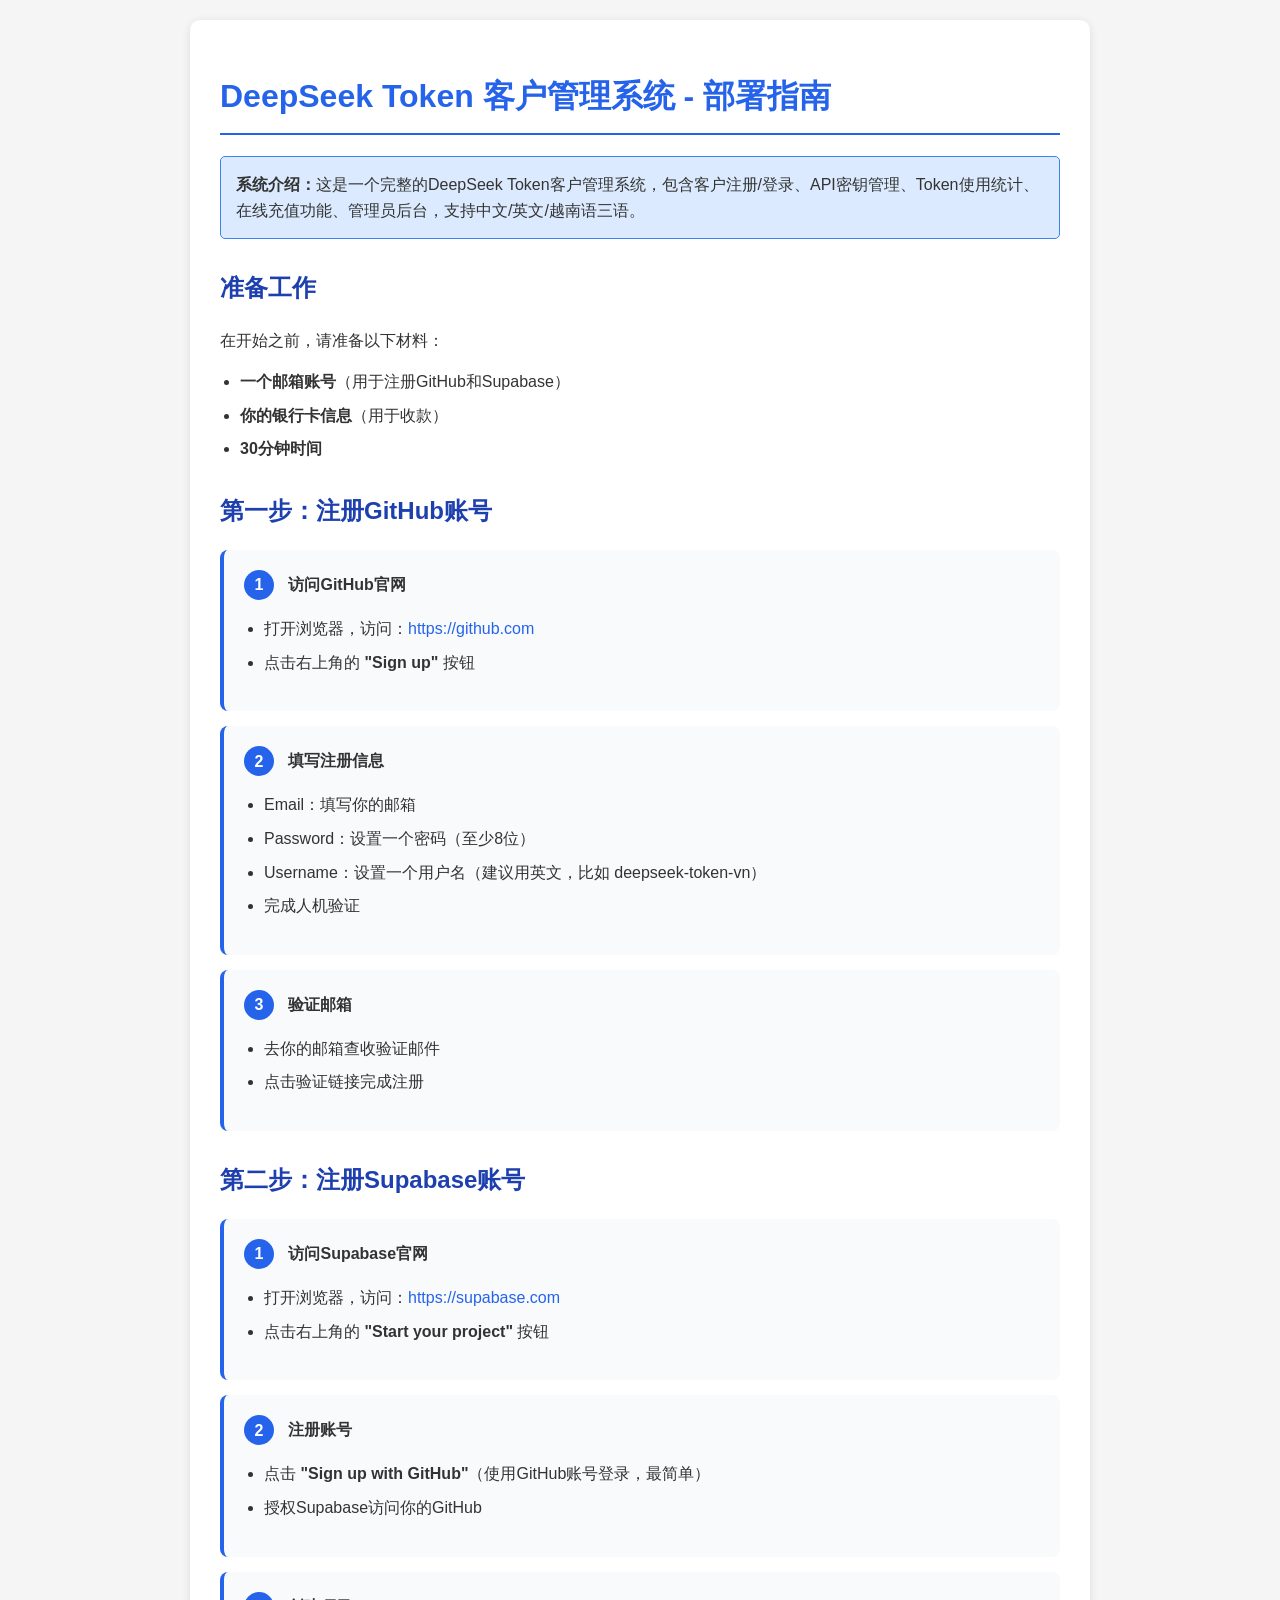
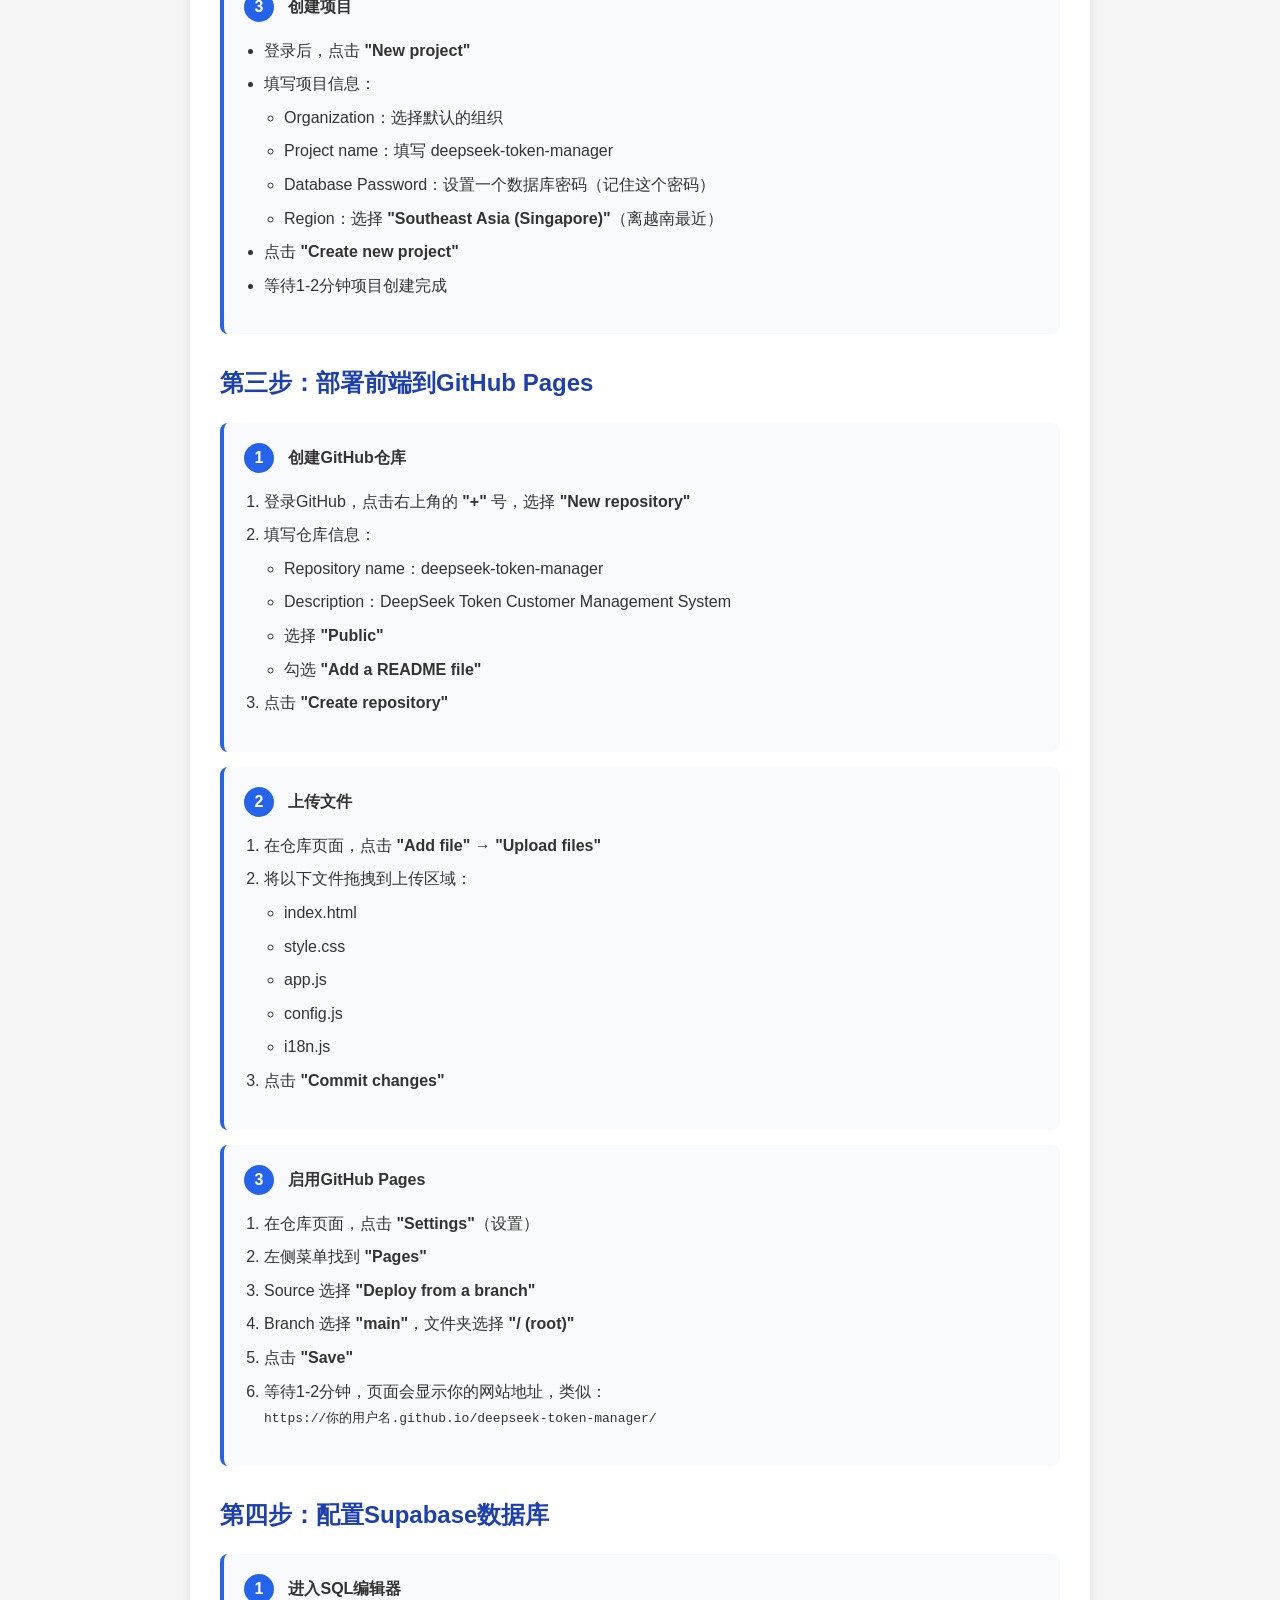
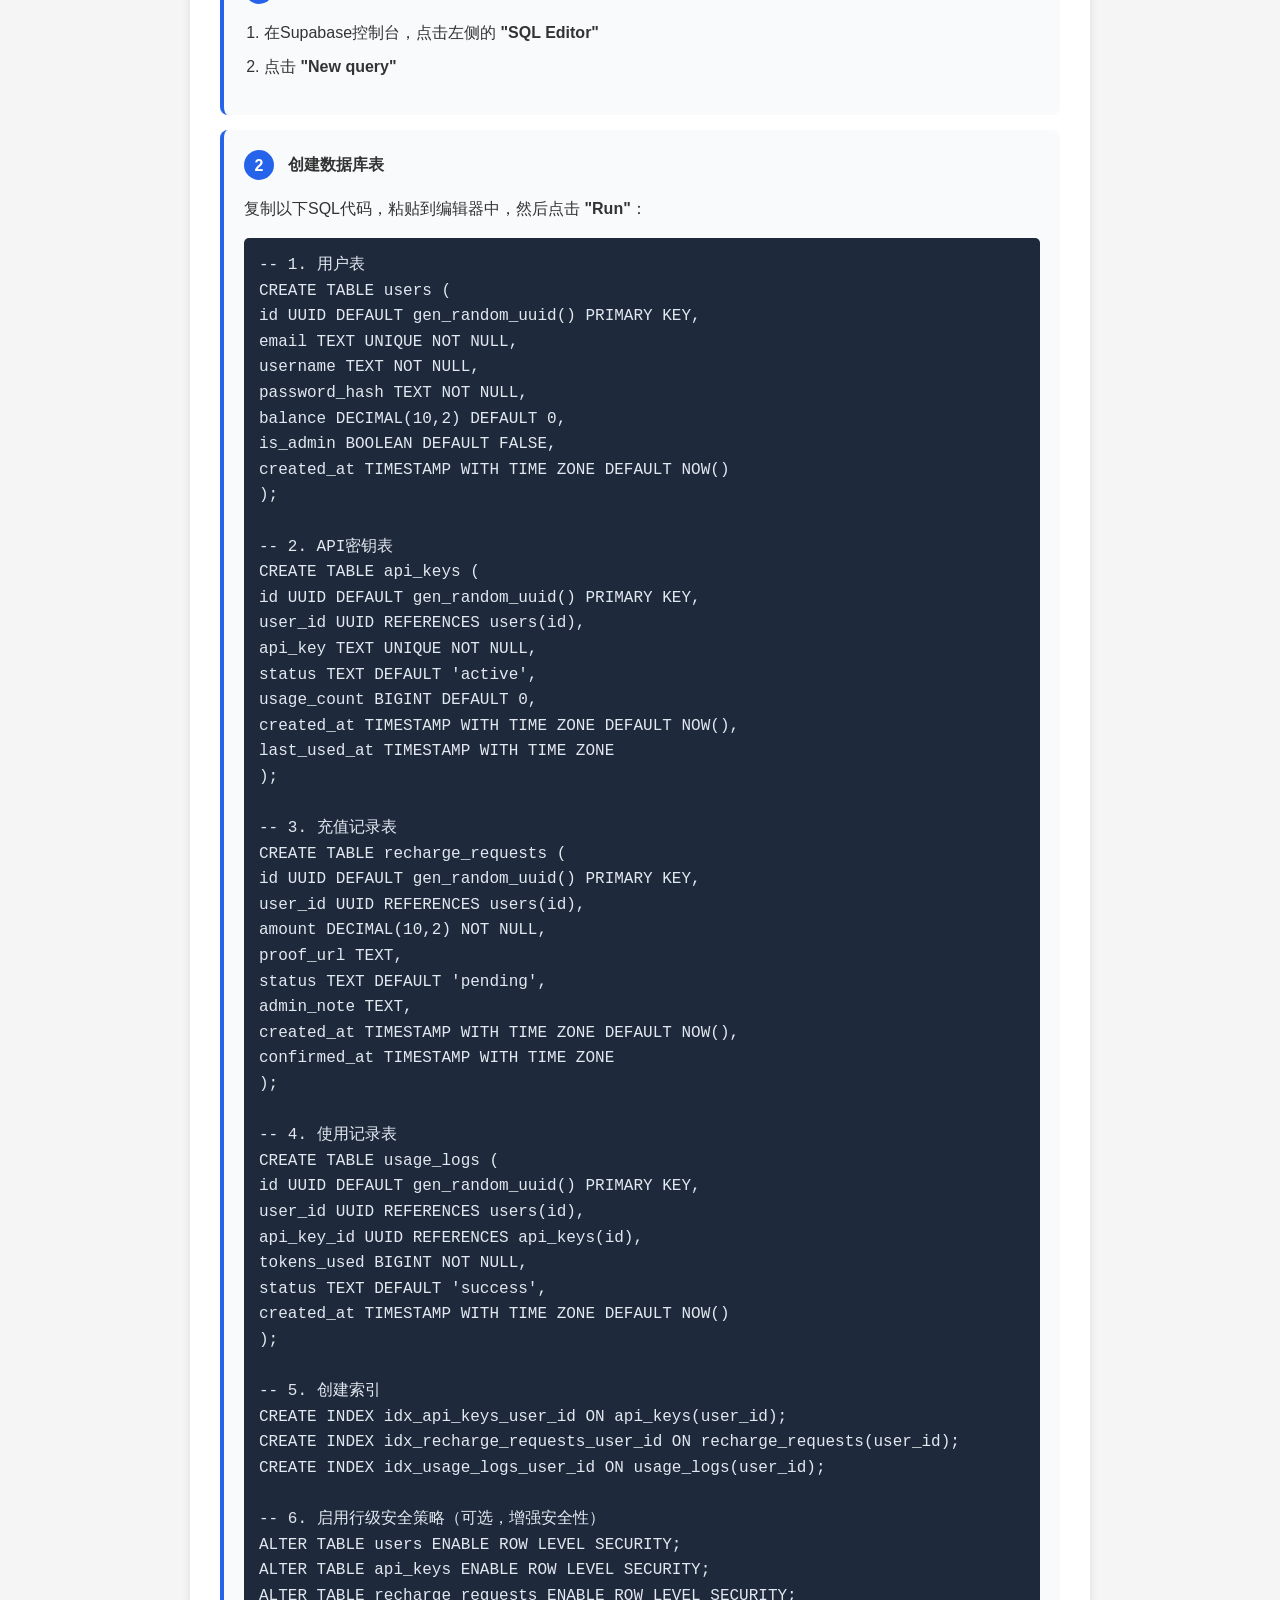
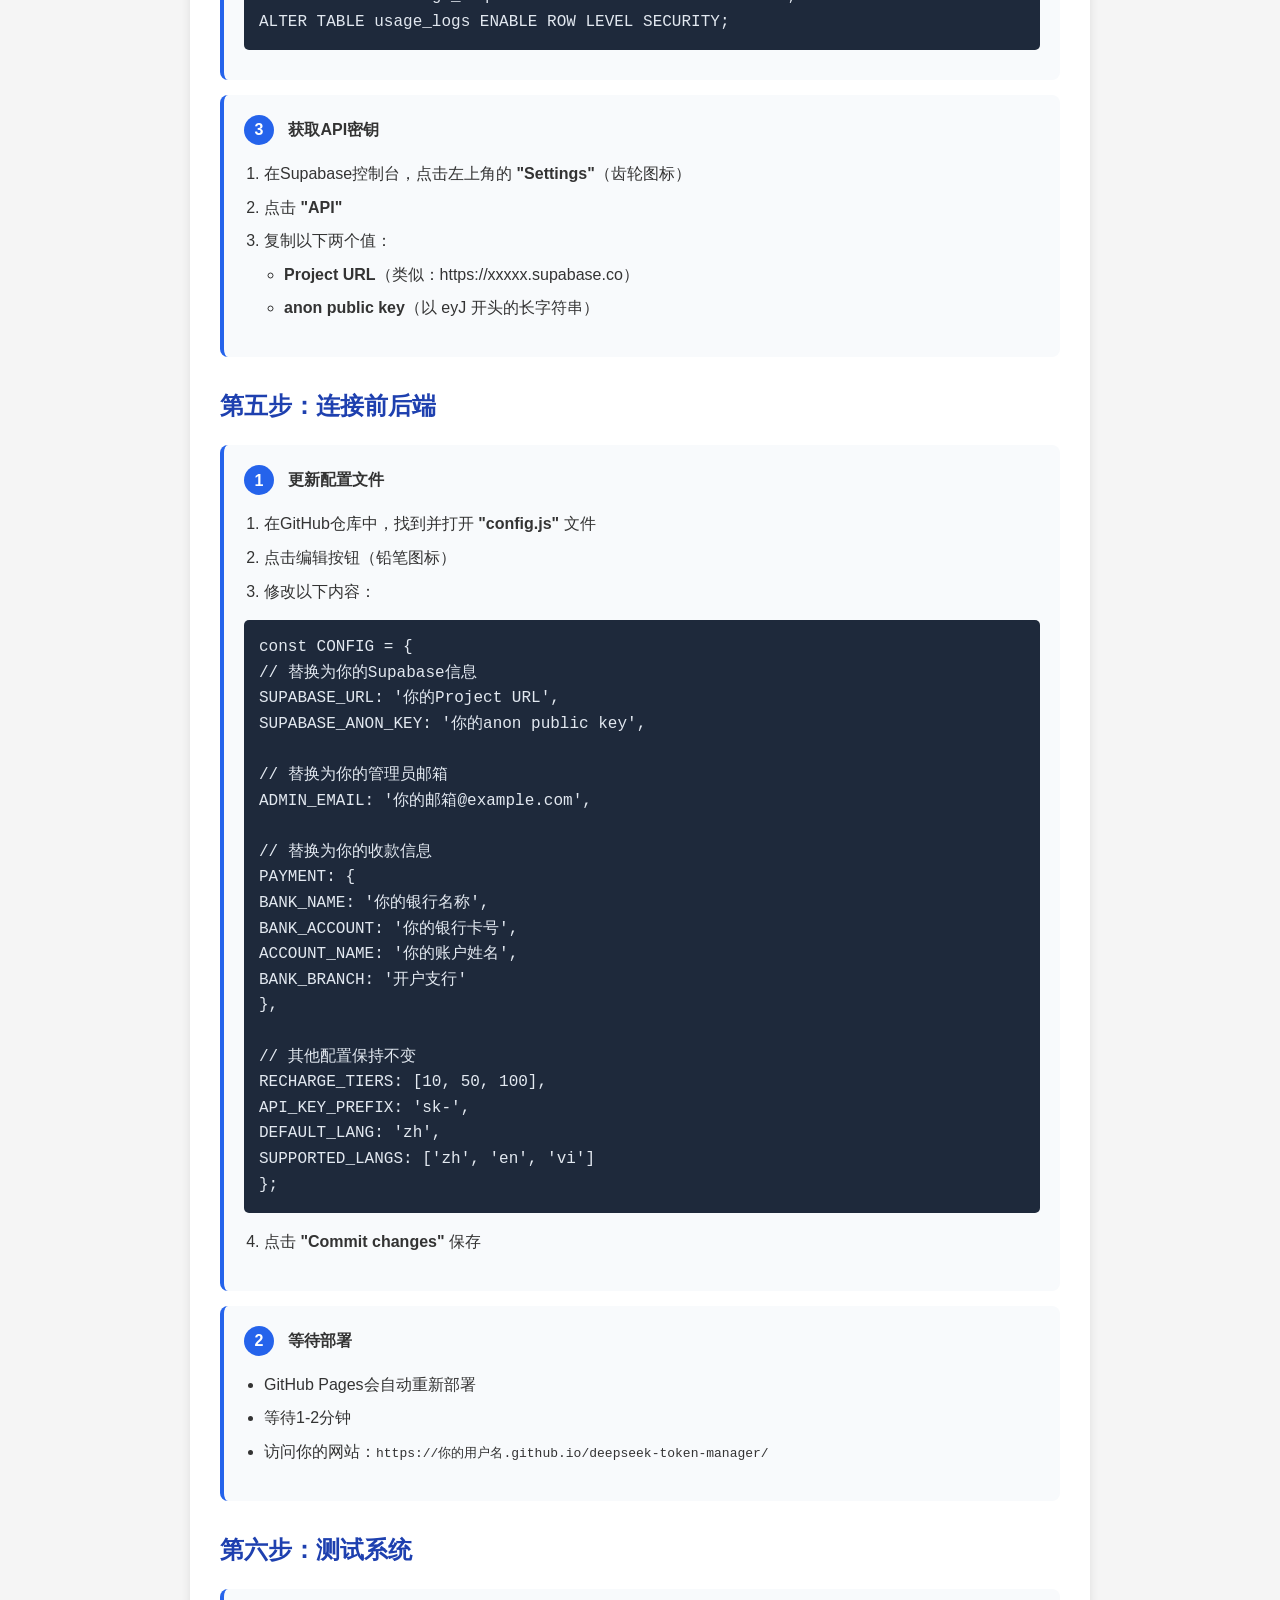
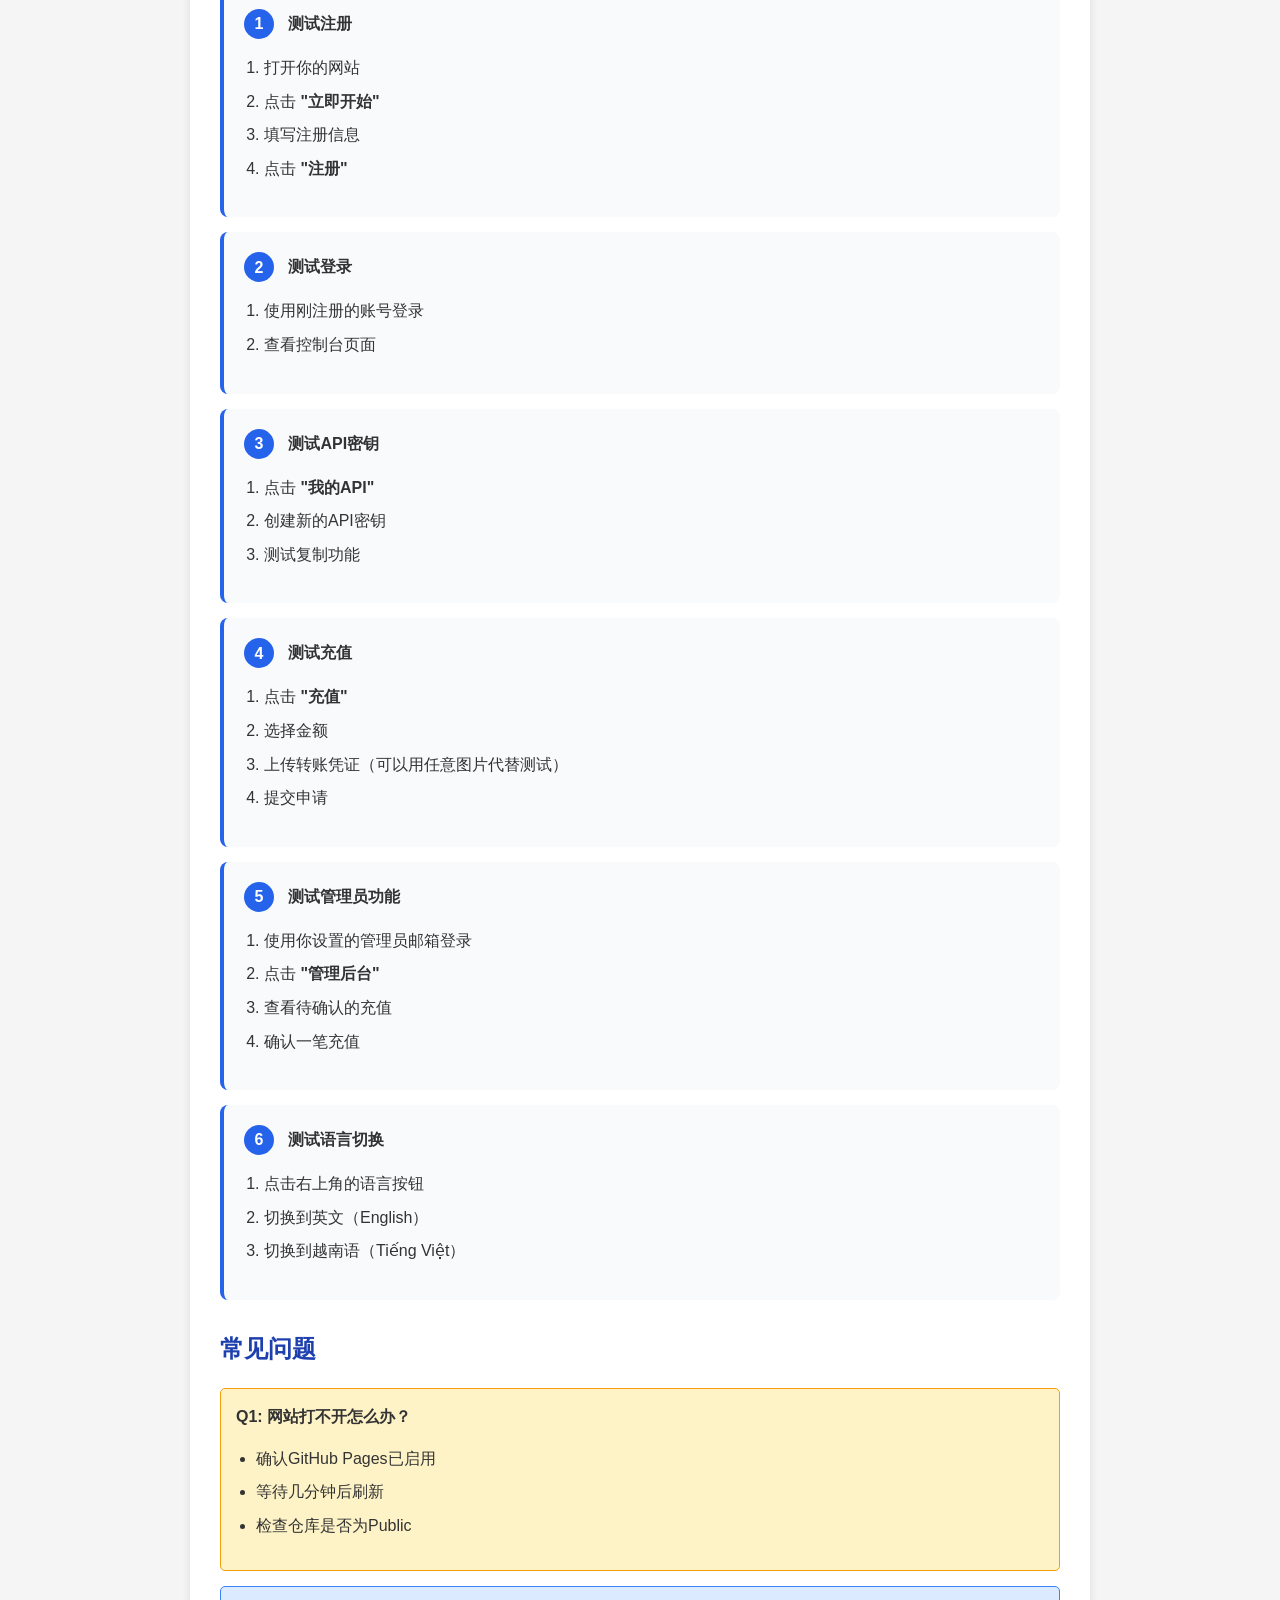
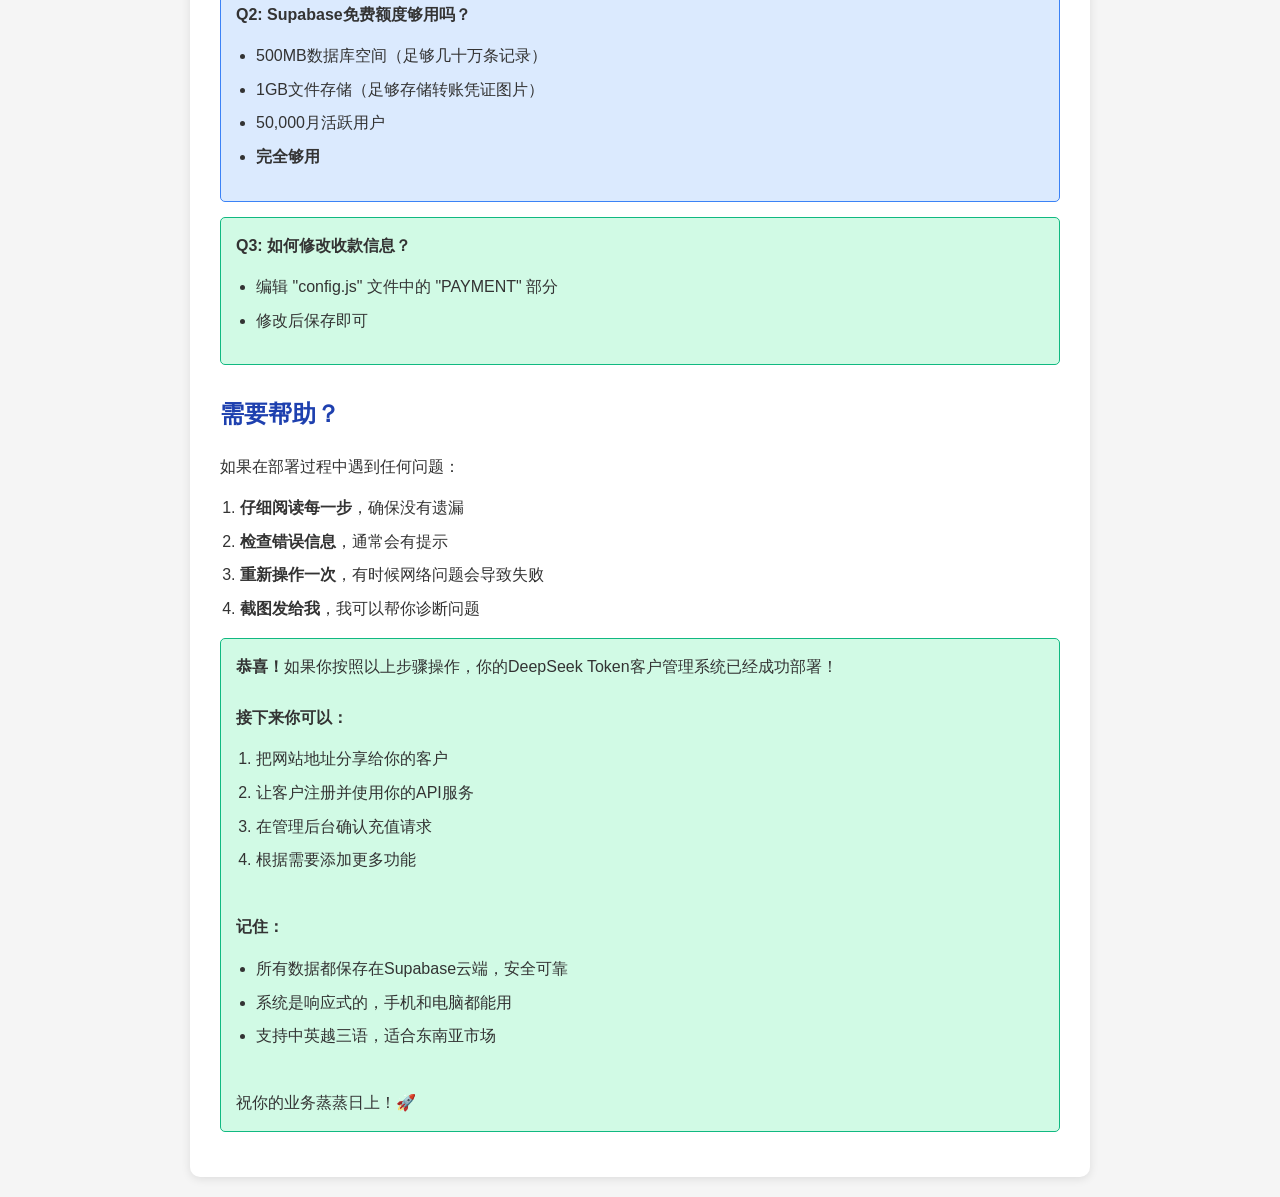
==== 部署指南.html @ 37d645e3 "Initial release: AI Token Service Center" ====
<!DOCTYPE html>
<html lang="zh">
<head>
    <meta charset="UTF-8">
    <meta name="viewport" content="width=device-width, initial-scale=1.0">
    <title>DeepSeek Token 客户管理系统 - 部署指南</title>
    <style>
        body {
            font-family: -apple-system, BlinkMacSystemFont, 'Segoe UI', Roboto, 'Microsoft YaHei', sans-serif;
            line-height: 1.6;
            color: #333;
            max-width: 900px;
            margin: 0 auto;
            padding: 20px;
            background-color: #f5f5f5;
        }
        .container {
            background: white;
            padding: 30px;
            border-radius: 10px;
            box-shadow: 0 2px 10px rgba(0,0,0,0.1);
        }
        h1 {
            color: #2563eb;
            border-bottom: 2px solid #2563eb;
            padding-bottom: 10px;
        }
        h2 {
            color: #1e40af;
            margin-top: 30px;
        }
        h3 {
            color: #3b82f6;
        }
        .step {
            background: #f8fafc;
            padding: 20px;
            margin: 15px 0;
            border-radius: 8px;
            border-left: 4px solid #2563eb;
        }
        .step-number {
            background: #2563eb;
            color: white;
            width: 30px;
            height: 30px;
            border-radius: 50%;
            display: inline-flex;
            align-items: center;
            justify-content: center;
            font-weight: bold;
            margin-right: 10px;
        }
        .code {
            background: #1e293b;
            color: #e2e8f0;
            padding: 15px;
            border-radius: 5px;
            font-family: 'Consolas', 'Monaco', monospace;
            overflow-x: auto;
            margin: 10px 0;
        }
        .warning {
            background: #fef3c7;
            border: 1px solid #f59e0b;
            padding: 15px;
            border-radius: 5px;
            margin: 15px 0;
        }
        .success {
            background: #d1fae5;
            border: 1px solid #10b981;
            padding: 15px;
            border-radius: 5px;
            margin: 15px 0;
        }
        .info {
            background: #dbeafe;
            border: 1px solid #3b82f6;
            padding: 15px;
            border-radius: 5px;
            margin: 15px 0;
        }
        ul, ol {
            padding-left: 20px;
        }
        li {
            margin: 8px 0;
        }
        a {
            color: #2563eb;
            text-decoration: none;
        }
        a:hover {
            text-decoration: underline;
        }
        .button {
            display: inline-block;
            background: #2563eb;
            color: white;
            padding: 10px 20px;
            border-radius: 5px;
            text-decoration: none;
            margin: 5px;
        }
        .button:hover {
            background: #1d4ed8;
        }
    </style>
</head>
<body>
    <div class="container">
        <h1>DeepSeek Token 客户管理系统 - 部署指南</h1>
        
        <div class="info">
            <strong>系统介绍：</strong>这是一个完整的DeepSeek Token客户管理系统，包含客户注册/登录、API密钥管理、Token使用统计、在线充值功能、管理员后台，支持中文/英文/越南语三语。
        </div>
        
        <h2>准备工作</h2>
        <p>在开始之前，请准备以下材料：</p>
        <ul>
            <li><strong>一个邮箱账号</strong>（用于注册GitHub和Supabase）</li>
            <li><strong>你的银行卡信息</strong>（用于收款）</li>
            <li><strong>30分钟时间</strong></li>
        </ul>
        
        <h2>第一步：注册GitHub账号</h2>
        <div class="step">
            <span class="step-number">1</span>
            <strong>访问GitHub官网</strong>
            <ul>
                <li>打开浏览器，访问：<a href="https://github.com" target="_blank">https://github.com</a></li>
                <li>点击右上角的 <strong>"Sign up"</strong> 按钮</li>
            </ul>
        </div>
        
        <div class="step">
            <span class="step-number">2</span>
            <strong>填写注册信息</strong>
            <ul>
                <li>Email：填写你的邮箱</li>
                <li>Password：设置一个密码（至少8位）</li>
                <li>Username：设置一个用户名（建议用英文，比如 deepseek-token-vn）</li>
                <li>完成人机验证</li>
            </ul>
        </div>
        
        <div class="step">
            <span class="step-number">3</span>
            <strong>验证邮箱</strong>
            <ul>
                <li>去你的邮箱查收验证邮件</li>
                <li>点击验证链接完成注册</li>
            </ul>
        </div>
        
        <h2>第二步：注册Supabase账号</h2>
        <div class="step">
            <span class="step-number">1</span>
            <strong>访问Supabase官网</strong>
            <ul>
                <li>打开浏览器，访问：<a href="https://supabase.com" target="_blank">https://supabase.com</a></li>
                <li>点击右上角的 <strong>"Start your project"</strong> 按钮</li>
            </ul>
        </div>
        
        <div class="step">
            <span class="step-number">2</span>
            <strong>注册账号</strong>
            <ul>
                <li>点击 <strong>"Sign up with GitHub"</strong>（使用GitHub账号登录，最简单）</li>
                <li>授权Supabase访问你的GitHub</li>
            </ul>
        </div>
        
        <div class="step">
            <span class="step-number">3</span>
            <strong>创建项目</strong>
            <ul>
                <li>登录后，点击 <strong>"New project"</strong></li>
                <li>填写项目信息：
                    <ul>
                        <li>Organization：选择默认的组织</li>
                        <li>Project name：填写 deepseek-token-manager</li>
                        <li>Database Password：设置一个数据库密码（记住这个密码）</li>
                        <li>Region：选择 <strong>"Southeast Asia (Singapore)"</strong>（离越南最近）</li>
                    </ul>
                </li>
                <li>点击 <strong>"Create new project"</strong></li>
                <li>等待1-2分钟项目创建完成</li>
            </ul>
        </div>
        
        <h2>第三步：部署前端到GitHub Pages</h2>
        <div class="step">
            <span class="step-number">1</span>
            <strong>创建GitHub仓库</strong>
            <ol>
                <li>登录GitHub，点击右上角的 <strong>"+"</strong> 号，选择 <strong>"New repository"</strong></li>
                <li>填写仓库信息：
                    <ul>
                        <li>Repository name：deepseek-token-manager</li>
                        <li>Description：DeepSeek Token Customer Management System</li>
                        <li>选择 <strong>"Public"</strong></li>
                        <li>勾选 <strong>"Add a README file"</strong></li>
                    </ul>
                </li>
                <li>点击 <strong>"Create repository"</strong></li>
            </ol>
        </div>
        
        <div class="step">
            <span class="step-number">2</span>
            <strong>上传文件</strong>
            <ol>
                <li>在仓库页面，点击 <strong>"Add file"</strong> → <strong>"Upload files"</strong></li>
                <li>将以下文件拖拽到上传区域：
                    <ul>
                        <li>index.html</li>
                        <li>style.css</li>
                        <li>app.js</li>
                        <li>config.js</li>
                        <li>i18n.js</li>
                    </ul>
                </li>
                <li>点击 <strong>"Commit changes"</strong></li>
            </ol>
        </div>
        
        <div class="step">
            <span class="step-number">3</span>
            <strong>启用GitHub Pages</strong>
            <ol>
                <li>在仓库页面，点击 <strong>"Settings"</strong>（设置）</li>
                <li>左侧菜单找到 <strong>"Pages"</strong></li>
                <li>Source 选择 <strong>"Deploy from a branch"</strong></li>
                <li>Branch 选择 <strong>"main"</strong>，文件夹选择 <strong>"/ (root)"</strong></li>
                <li>点击 <strong>"Save"</strong></li>
                <li>等待1-2分钟，页面会显示你的网站地址，类似：<br>
                    <code>https://你的用户名.github.io/deepseek-token-manager/</code>
                </li>
            </ol>
        </div>
        
        <h2>第四步：配置Supabase数据库</h2>
        <div class="step">
            <span class="step-number">1</span>
            <strong>进入SQL编辑器</strong>
            <ol>
                <li>在Supabase控制台，点击左侧的 <strong>"SQL Editor"</strong></li>
                <li>点击 <strong>"New query"</strong></li>
            </ol>
        </div>
        
        <div class="step">
            <span class="step-number">2</span>
            <strong>创建数据库表</strong>
            <p>复制以下SQL代码，粘贴到编辑器中，然后点击 <strong>"Run"</strong>：</p>
            <div class="code">
-- 1. 用户表<br>
CREATE TABLE users (<br>
    id UUID DEFAULT gen_random_uuid() PRIMARY KEY,<br>
    email TEXT UNIQUE NOT NULL,<br>
    username TEXT NOT NULL,<br>
    password_hash TEXT NOT NULL,<br>
    balance DECIMAL(10,2) DEFAULT 0,<br>
    is_admin BOOLEAN DEFAULT FALSE,<br>
    created_at TIMESTAMP WITH TIME ZONE DEFAULT NOW()<br>
);<br><br>
-- 2. API密钥表<br>
CREATE TABLE api_keys (<br>
    id UUID DEFAULT gen_random_uuid() PRIMARY KEY,<br>
    user_id UUID REFERENCES users(id),<br>
    api_key TEXT UNIQUE NOT NULL,<br>
    status TEXT DEFAULT 'active',<br>
    usage_count BIGINT DEFAULT 0,<br>
    created_at TIMESTAMP WITH TIME ZONE DEFAULT NOW(),<br>
    last_used_at TIMESTAMP WITH TIME ZONE<br>
);<br><br>
-- 3. 充值记录表<br>
CREATE TABLE recharge_requests (<br>
    id UUID DEFAULT gen_random_uuid() PRIMARY KEY,<br>
    user_id UUID REFERENCES users(id),<br>
    amount DECIMAL(10,2) NOT NULL,<br>
    proof_url TEXT,<br>
    status TEXT DEFAULT 'pending',<br>
    admin_note TEXT,<br>
    created_at TIMESTAMP WITH TIME ZONE DEFAULT NOW(),<br>
    confirmed_at TIMESTAMP WITH TIME ZONE<br>
);<br><br>
-- 4. 使用记录表<br>
CREATE TABLE usage_logs (<br>
    id UUID DEFAULT gen_random_uuid() PRIMARY KEY,<br>
    user_id UUID REFERENCES users(id),<br>
    api_key_id UUID REFERENCES api_keys(id),<br>
    tokens_used BIGINT NOT NULL,<br>
    status TEXT DEFAULT 'success',<br>
    created_at TIMESTAMP WITH TIME ZONE DEFAULT NOW()<br>
);<br><br>
-- 5. 创建索引<br>
CREATE INDEX idx_api_keys_user_id ON api_keys(user_id);<br>
CREATE INDEX idx_recharge_requests_user_id ON recharge_requests(user_id);<br>
CREATE INDEX idx_usage_logs_user_id ON usage_logs(user_id);<br><br>
-- 6. 启用行级安全策略（可选，增强安全性）<br>
ALTER TABLE users ENABLE ROW LEVEL SECURITY;<br>
ALTER TABLE api_keys ENABLE ROW LEVEL SECURITY;<br>
ALTER TABLE recharge_requests ENABLE ROW LEVEL SECURITY;<br>
ALTER TABLE usage_logs ENABLE ROW LEVEL SECURITY;
            </div>
        </div>
        
        <div class="step">
            <span class="step-number">3</span>
            <strong>获取API密钥</strong>
            <ol>
                <li>在Supabase控制台，点击左上角的 <strong>"Settings"</strong>（齿轮图标）</li>
                <li>点击 <strong>"API"</strong></li>
                <li>复制以下两个值：
                    <ul>
                        <li><strong>Project URL</strong>（类似：https://xxxxx.supabase.co）</li>
                        <li><strong>anon public key</strong>（以 eyJ 开头的长字符串）</li>
                    </ul>
                </li>
            </ol>
        </div>
        
        <h2>第五步：连接前后端</h2>
        <div class="step">
            <span class="step-number">1</span>
            <strong>更新配置文件</strong>
            <ol>
                <li>在GitHub仓库中，找到并打开 <strong>"config.js"</strong> 文件</li>
                <li>点击编辑按钮（铅笔图标）</li>
                <li>修改以下内容：</li>
            </ol>
            <div class="code">
const CONFIG = {<br>
    // 替换为你的Supabase信息<br>
    SUPABASE_URL: '你的Project URL',<br>
    SUPABASE_ANON_KEY: '你的anon public key',<br>
    <br>
    // 替换为你的管理员邮箱<br>
    ADMIN_EMAIL: '你的邮箱@example.com',<br>
    <br>
    // 替换为你的收款信息<br>
    PAYMENT: {<br>
        BANK_NAME: '你的银行名称',<br>
        BANK_ACCOUNT: '你的银行卡号',<br>
        ACCOUNT_NAME: '你的账户姓名',<br>
        BANK_BRANCH: '开户支行'<br>
    },<br>
    <br>
    // 其他配置保持不变<br>
    RECHARGE_TIERS: [10, 50, 100],<br>
    API_KEY_PREFIX: 'sk-',<br>
    DEFAULT_LANG: 'zh',<br>
    SUPPORTED_LANGS: ['zh', 'en', 'vi']<br>
};
            </div>
            <ol start="4">
                <li>点击 <strong>"Commit changes"</strong> 保存</li>
            </ol>
        </div>
        
        <div class="step">
            <span class="step-number">2</span>
            <strong>等待部署</strong>
            <ul>
                <li>GitHub Pages会自动重新部署</li>
                <li>等待1-2分钟</li>
                <li>访问你的网站：<code>https://你的用户名.github.io/deepseek-token-manager/</code></li>
            </ul>
        </div>
        
        <h2>第六步：测试系统</h2>
        <div class="step">
            <span class="step-number">1</span>
            <strong>测试注册</strong>
            <ol>
                <li>打开你的网站</li>
                <li>点击 <strong>"立即开始"</strong></li>
                <li>填写注册信息</li>
                <li>点击 <strong>"注册"</strong></li>
            </ol>
        </div>
        
        <div class="step">
            <span class="step-number">2</span>
            <strong>测试登录</strong>
            <ol>
                <li>使用刚注册的账号登录</li>
                <li>查看控制台页面</li>
            </ol>
        </div>
        
        <div class="step">
            <span class="step-number">3</span>
            <strong>测试API密钥</strong>
            <ol>
                <li>点击 <strong>"我的API"</strong></li>
                <li>创建新的API密钥</li>
                <li>测试复制功能</li>
            </ol>
        </div>
        
        <div class="step">
            <span class="step-number">4</span>
            <strong>测试充值</strong>
            <ol>
                <li>点击 <strong>"充值"</strong></li>
                <li>选择金额</li>
                <li>上传转账凭证（可以用任意图片代替测试）</li>
                <li>提交申请</li>
            </ol>
        </div>
        
        <div class="step">
            <span class="step-number">5</span>
            <strong>测试管理员功能</strong>
            <ol>
                <li>使用你设置的管理员邮箱登录</li>
                <li>点击 <strong>"管理后台"</strong></li>
                <li>查看待确认的充值</li>
                <li>确认一笔充值</li>
            </ol>
        </div>
        
        <div class="step">
            <span class="step-number">6</span>
            <strong>测试语言切换</strong>
            <ol>
                <li>点击右上角的语言按钮</li>
                <li>切换到英文（English）</li>
                <li>切换到越南语（Tiếng Việt）</li>
            </ol>
        </div>
        
        <h2>常见问题</h2>
        
        <div class="warning">
            <strong>Q1: 网站打不开怎么办？</strong>
            <ul>
                <li>确认GitHub Pages已启用</li>
                <li>等待几分钟后刷新</li>
                <li>检查仓库是否为Public</li>
            </ul>
        </div>
        
        <div class="info">
            <strong>Q2: Supabase免费额度够用吗？</strong>
            <ul>
                <li>500MB数据库空间（足够几十万条记录）</li>
                <li>1GB文件存储（足够存储转账凭证图片）</li>
                <li>50,000月活跃用户</li>
                <li><strong>完全够用</strong></li>
            </ul>
        </div>
        
        <div class="success">
            <strong>Q3: 如何修改收款信息？</strong>
            <ul>
                <li>编辑 "config.js" 文件中的 "PAYMENT" 部分</li>
                <li>修改后保存即可</li>
            </ul>
        </div>
        
        <h2>需要帮助？</h2>
        <p>如果在部署过程中遇到任何问题：</p>
        <ol>
            <li><strong>仔细阅读每一步</strong>，确保没有遗漏</li>
            <li><strong>检查错误信息</strong>，通常会有提示</li>
            <li><strong>重新操作一次</strong>，有时候网络问题会导致失败</li>
            <li><strong>截图发给我</strong>，我可以帮你诊断问题</li>
        </ol>
        
        <div class="success">
            <strong>恭喜！</strong>如果你按照以上步骤操作，你的DeepSeek Token客户管理系统已经成功部署！
            <br><br>
            <strong>接下来你可以：</strong>
            <ol>
                <li>把网站地址分享给你的客户</li>
                <li>让客户注册并使用你的API服务</li>
                <li>在管理后台确认充值请求</li>
                <li>根据需要添加更多功能</li>
            </ol>
            <br>
            <strong>记住：</strong>
            <ul>
                <li>所有数据都保存在Supabase云端，安全可靠</li>
                <li>系统是响应式的，手机和电脑都能用</li>
                <li>支持中英越三语，适合东南亚市场</li>
            </ul>
            <br>
            祝你的业务蒸蒸日上！🚀
        </div>
    </div>
</body>
</html>
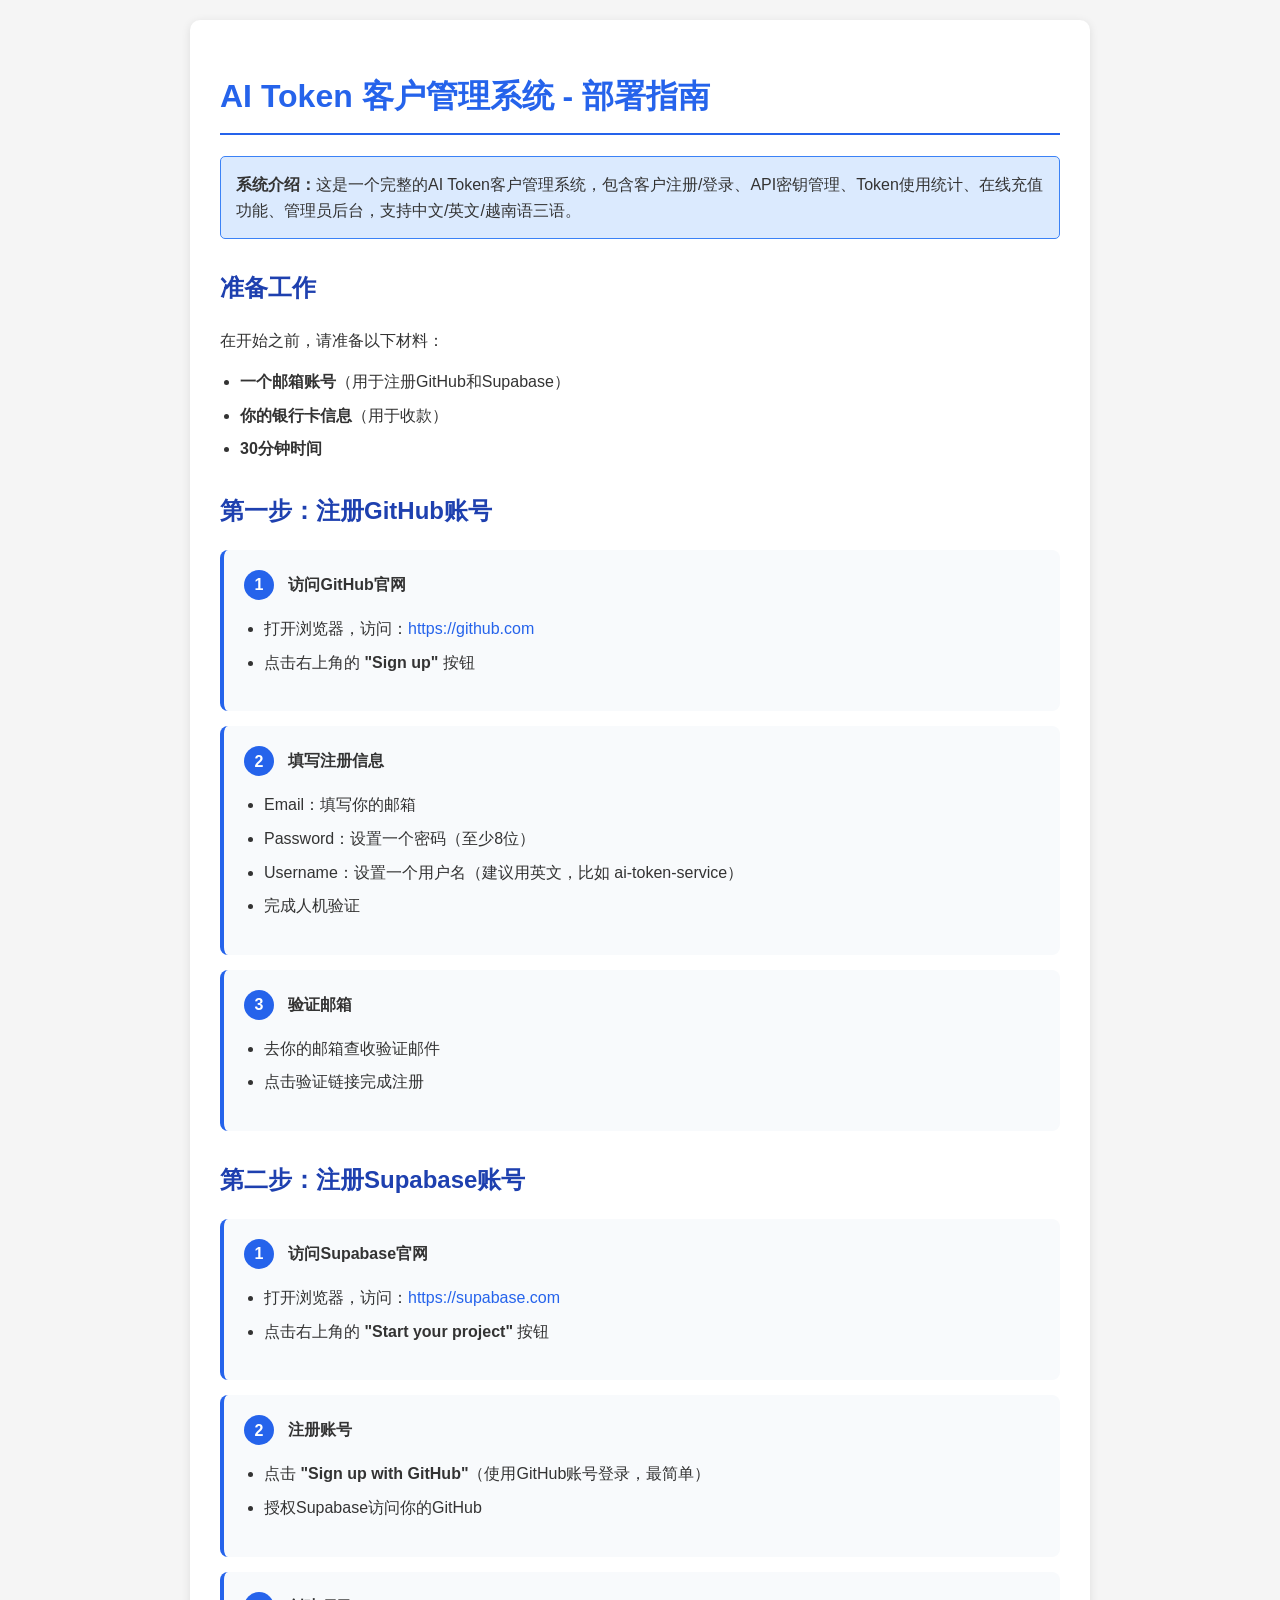
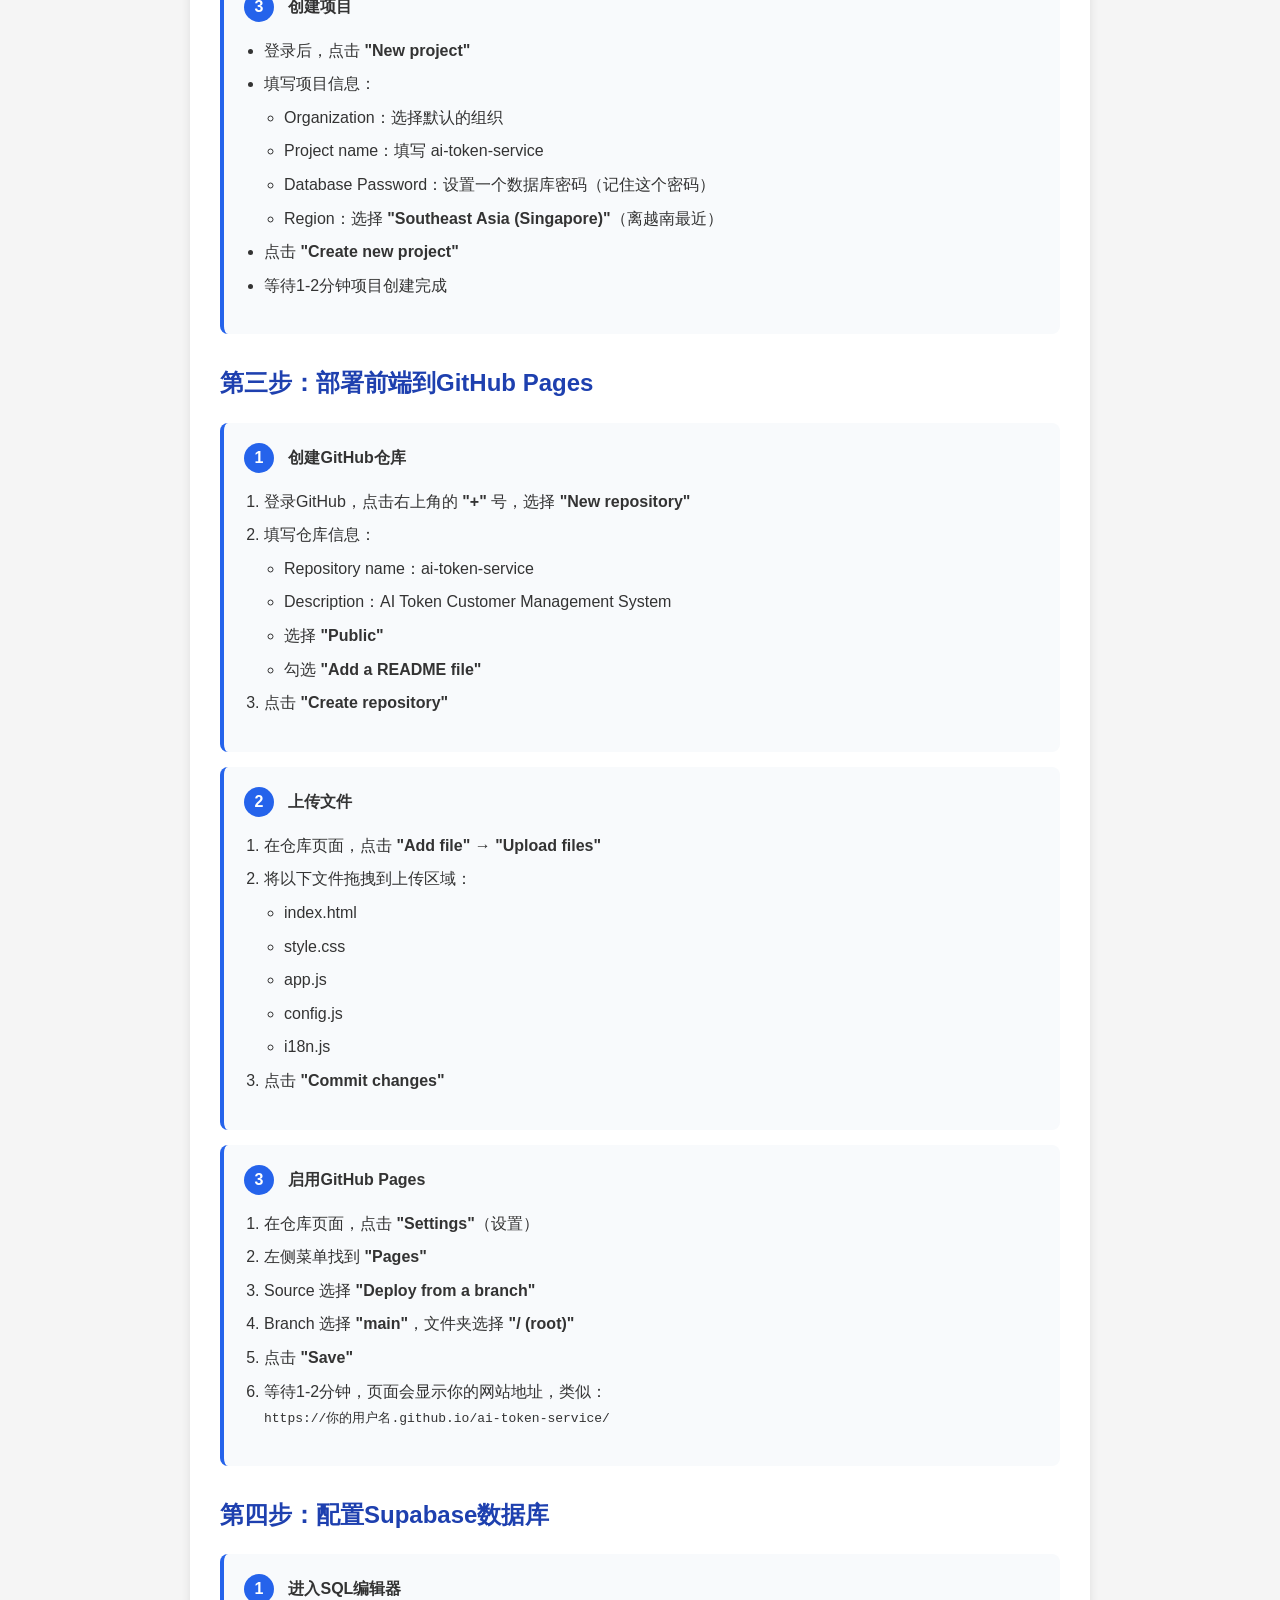
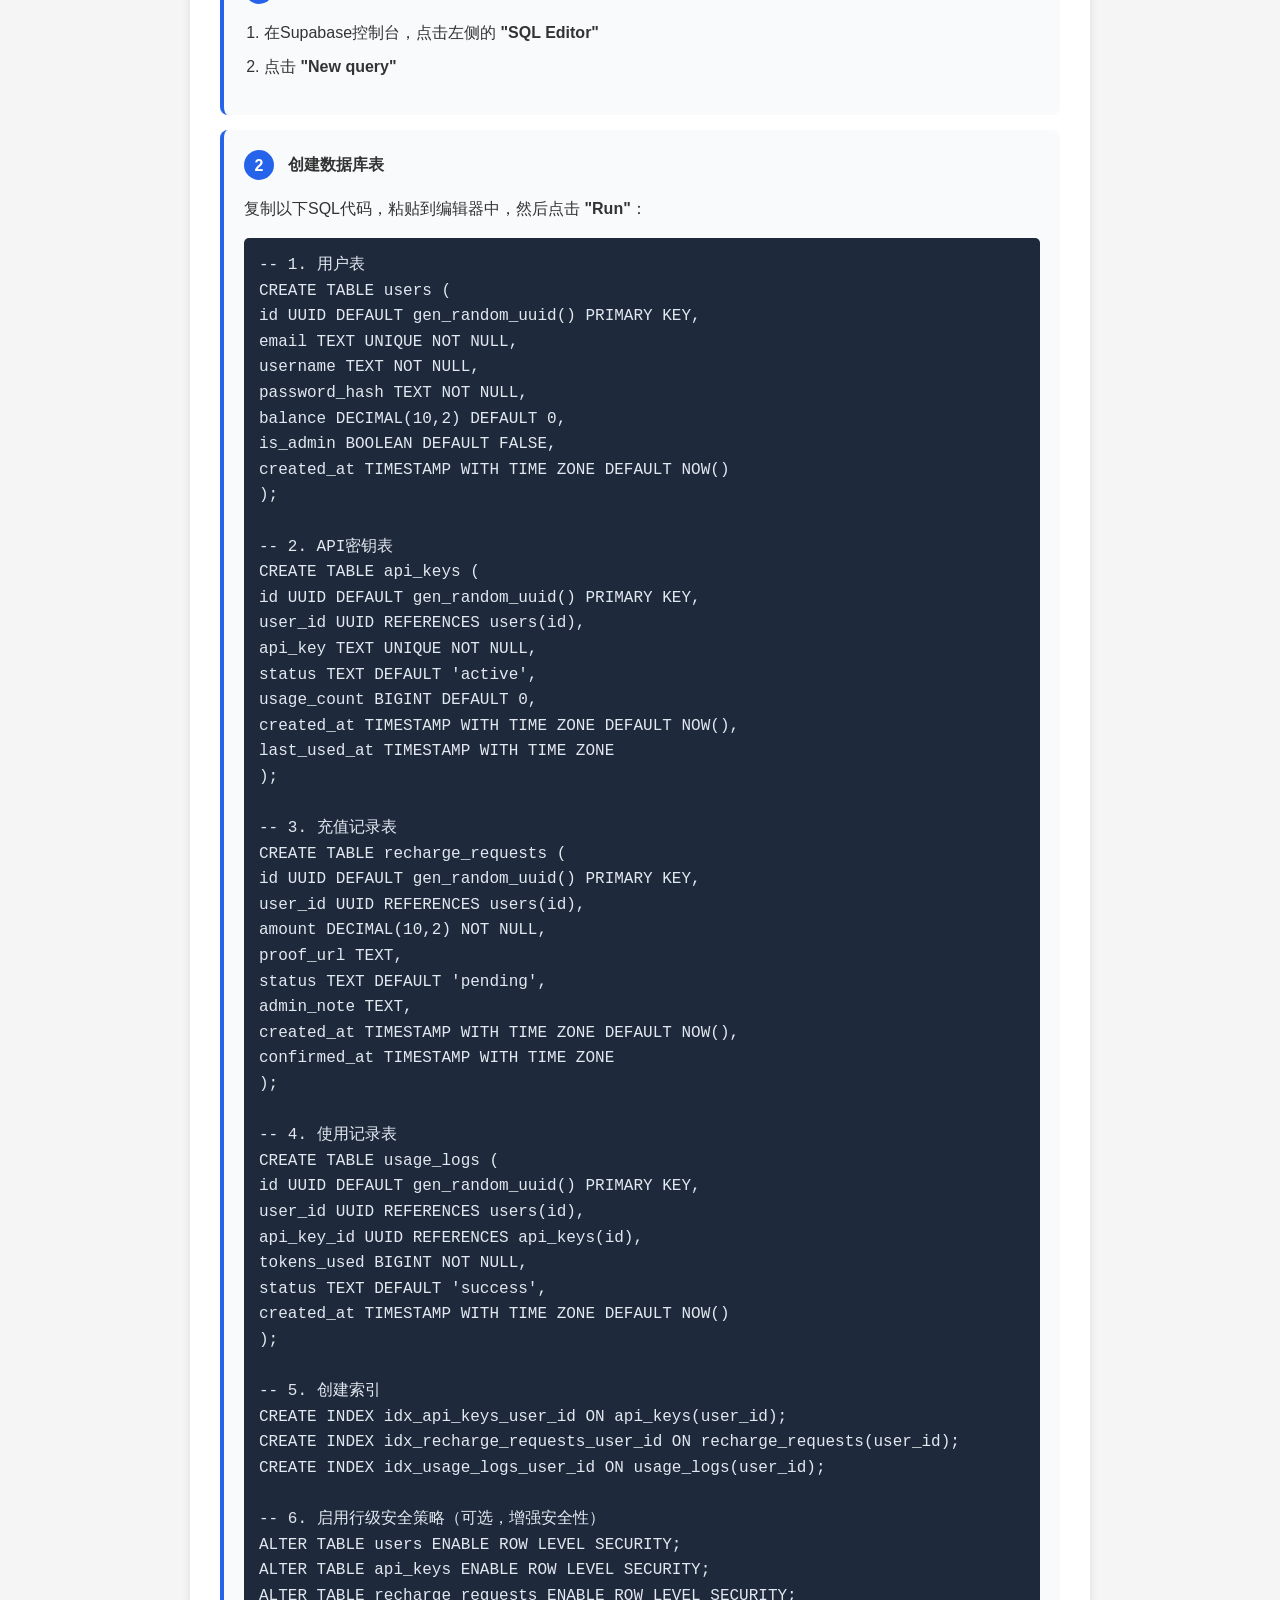
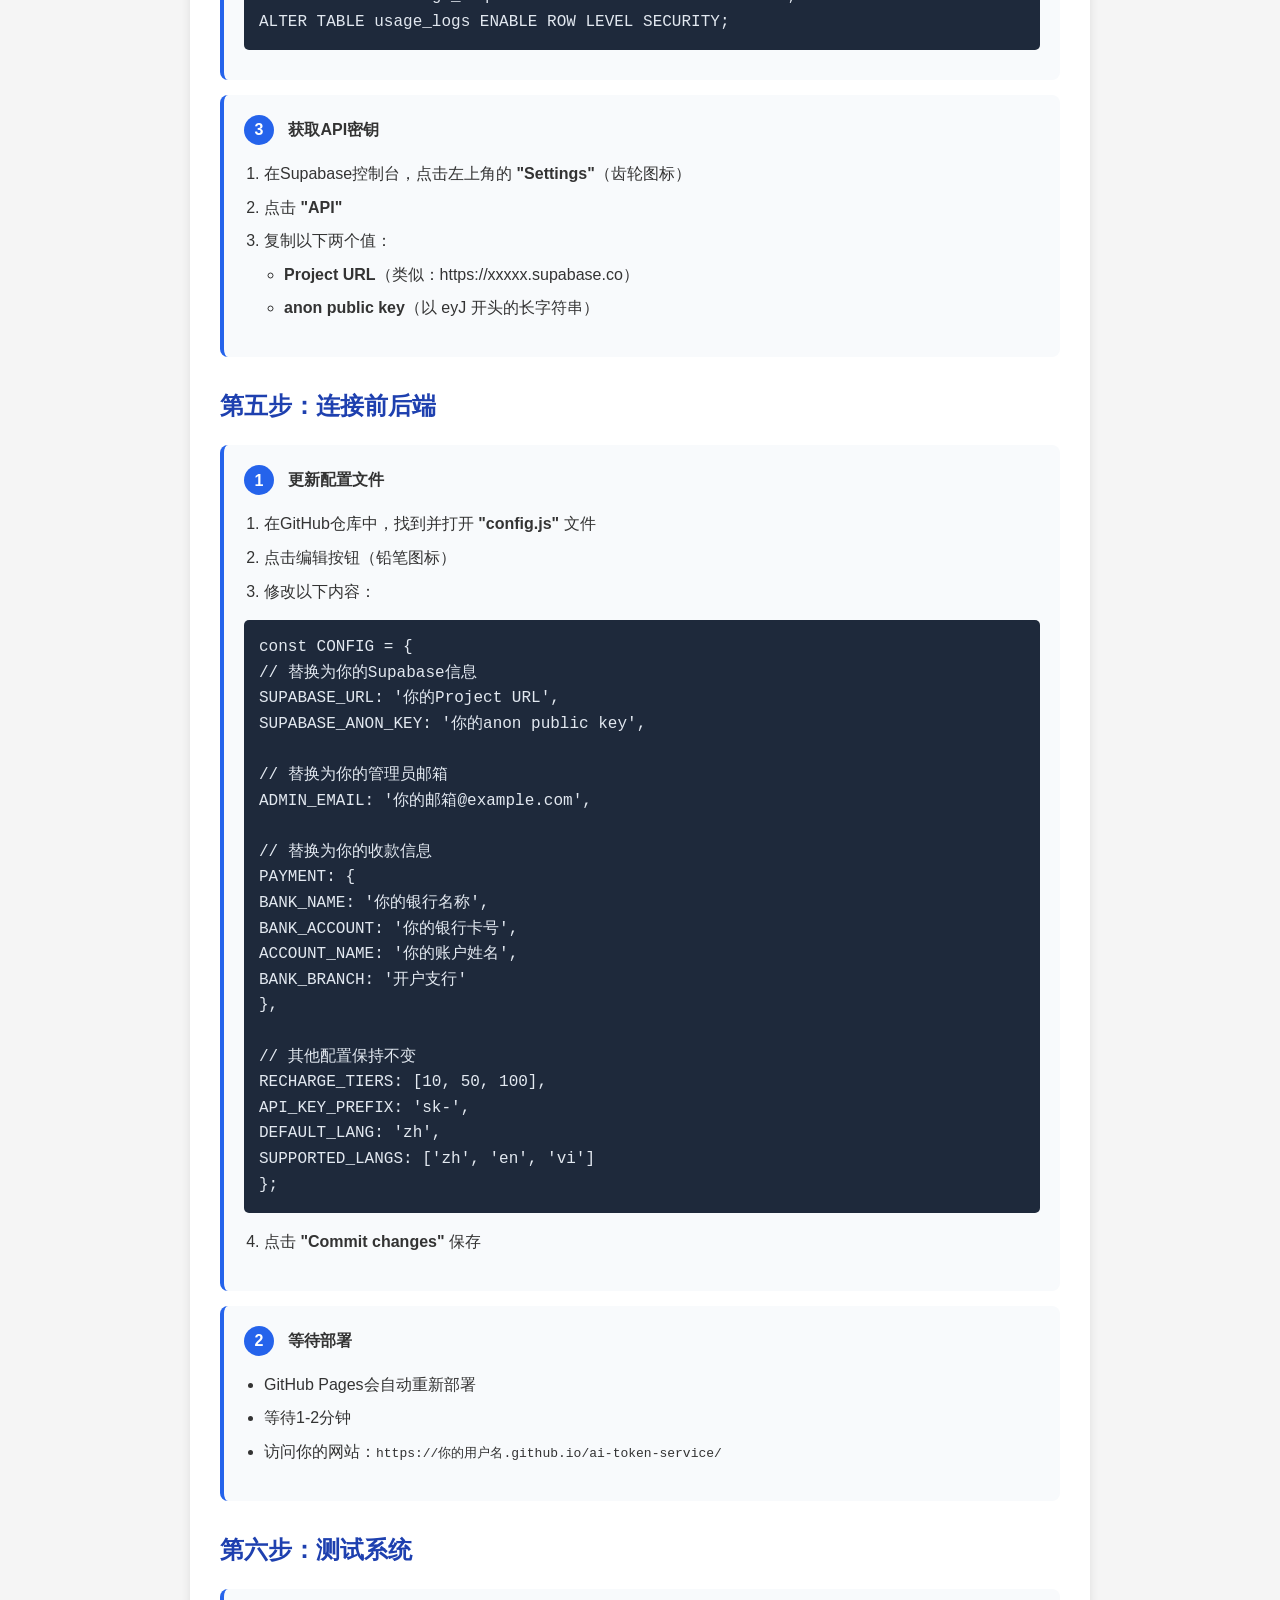
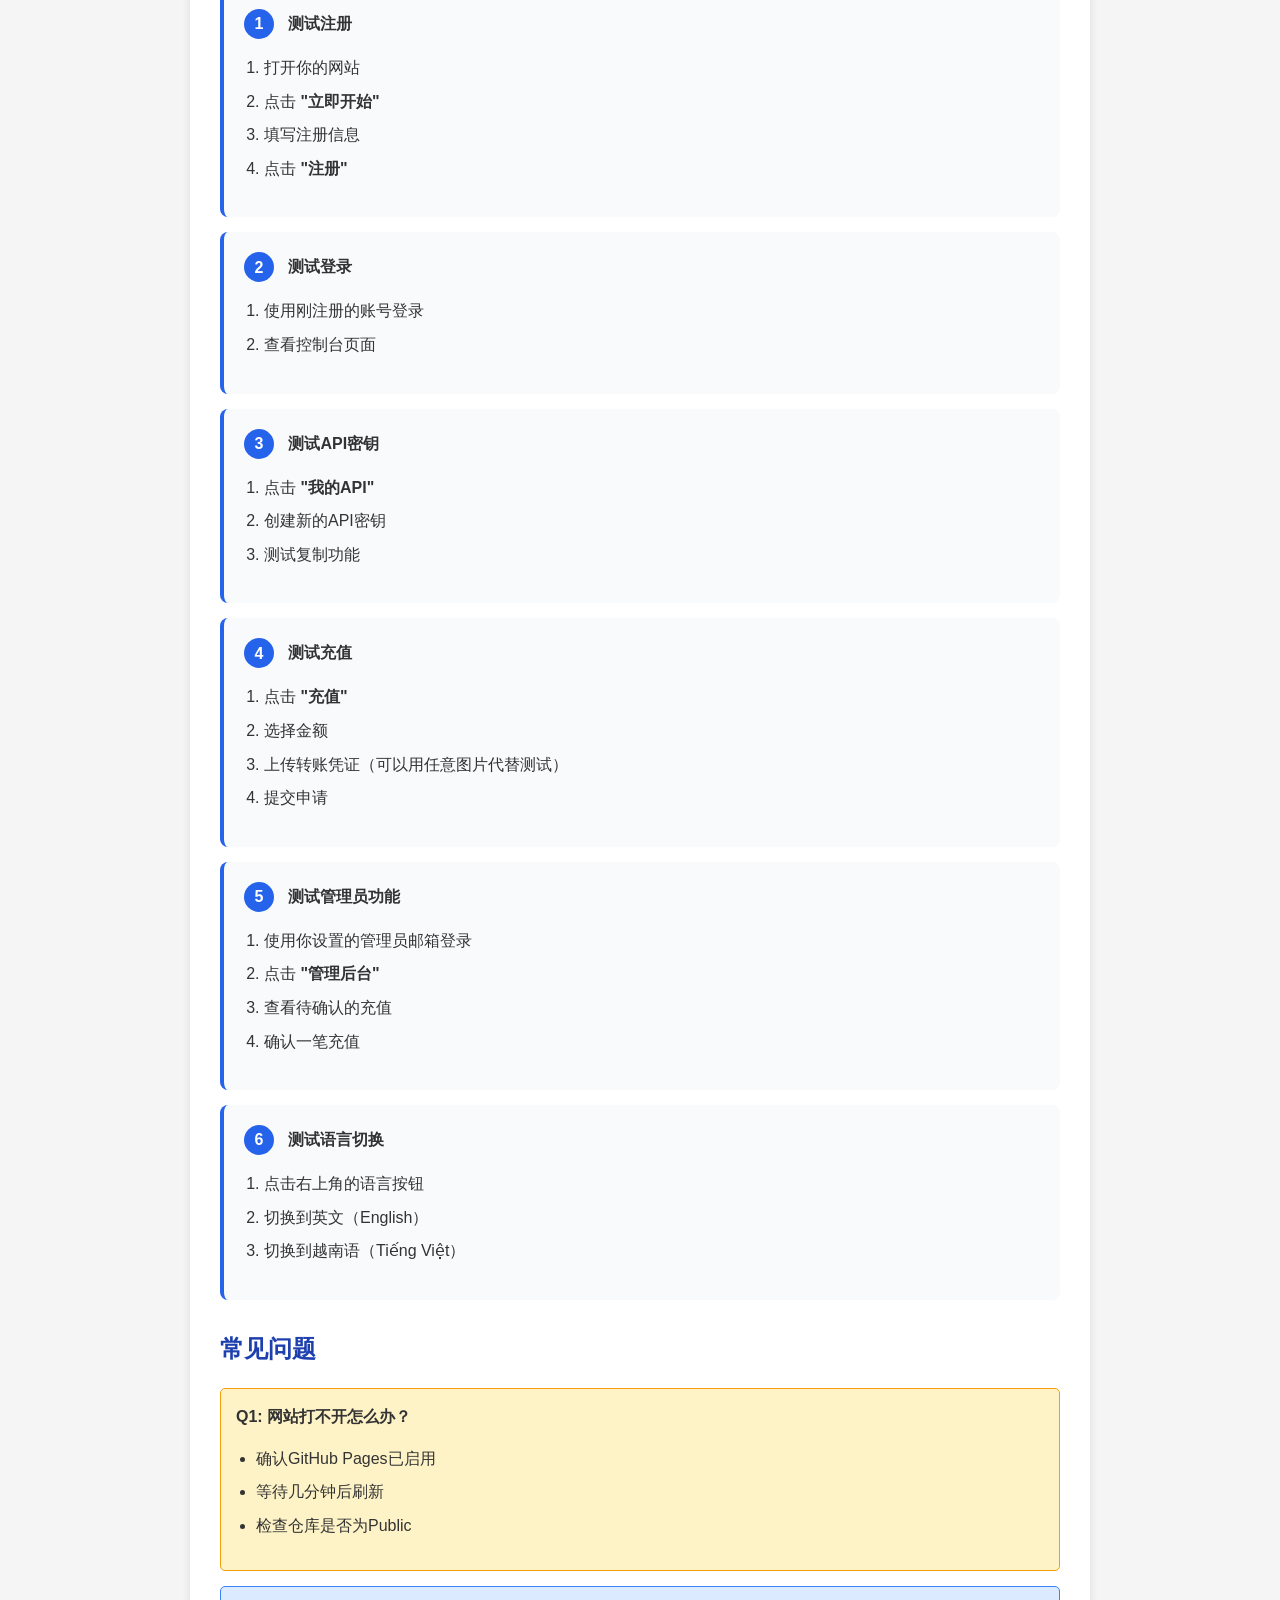
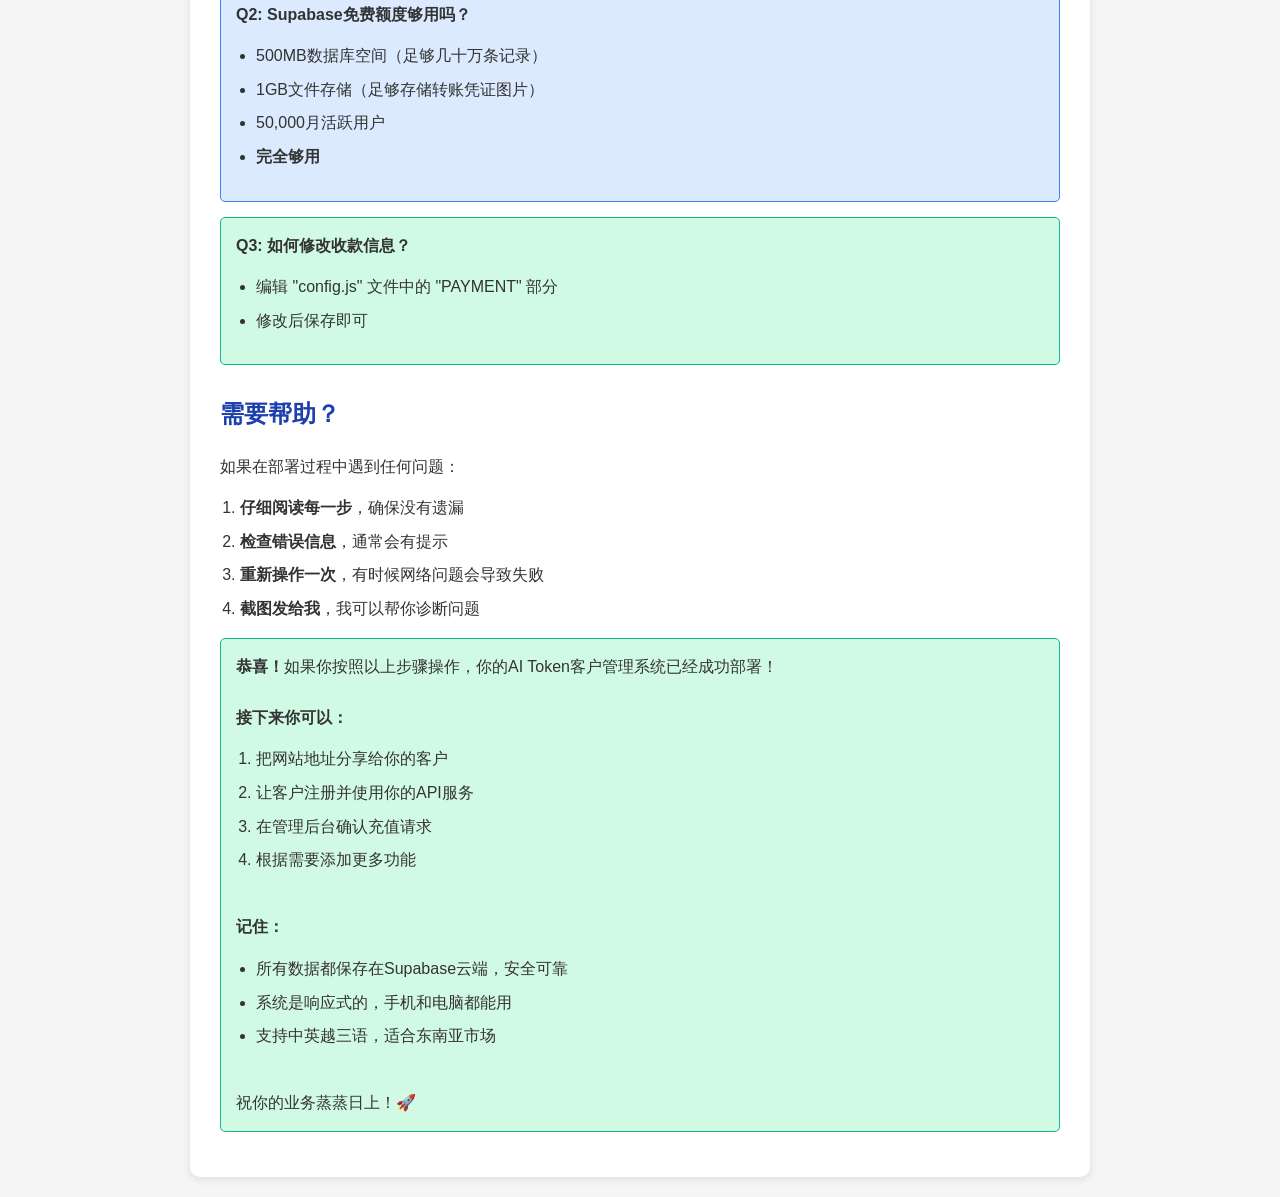
==== commit f45361d3: "Remove all DeepSeek branding, update to AI Token" ====
--- a/部署指南.html
+++ b/部署指南.html
@@ -3,7 +3,7 @@
 <head>
     <meta charset="UTF-8">
     <meta name="viewport" content="width=device-width, initial-scale=1.0">
-    <title>DeepSeek Token 客户管理系统 - 部署指南</title>
+    <title>AI Token 客户管理系统 - 部署指南</title>
     <style>
         body {
             font-family: -apple-system, BlinkMacSystemFont, 'Segoe UI', Roboto, 'Microsoft YaHei', sans-serif;
@@ -110,10 +110,10 @@
 </head>
 <body>
     <div class="container">
-        <h1>DeepSeek Token 客户管理系统 - 部署指南</h1>
+        <h1>AI Token 客户管理系统 - 部署指南</h1>
         
         <div class="info">
-            <strong>系统介绍：</strong>这是一个完整的DeepSeek Token客户管理系统，包含客户注册/登录、API密钥管理、Token使用统计、在线充值功能、管理员后台，支持中文/英文/越南语三语。
+            <strong>系统介绍：</strong>这是一个完整的AI Token客户管理系统，包含客户注册/登录、API密钥管理、Token使用统计、在线充值功能、管理员后台，支持中文/英文/越南语三语。
         </div>
         
         <h2>准备工作</h2>
@@ -140,7 +140,7 @@
             <ul>
                 <li>Email：填写你的邮箱</li>
                 <li>Password：设置一个密码（至少8位）</li>
-                <li>Username：设置一个用户名（建议用英文，比如 deepseek-token-vn）</li>
+                <li>Username：设置一个用户名（建议用英文，比如 ai-token-service）</li>
                 <li>完成人机验证</li>
             </ul>
         </div>
@@ -181,7 +181,7 @@
                 <li>填写项目信息：
                     <ul>
                         <li>Organization：选择默认的组织</li>
-                        <li>Project name：填写 deepseek-token-manager</li>
+                        <li>Project name：填写 ai-token-service</li>
                         <li>Database Password：设置一个数据库密码（记住这个密码）</li>
                         <li>Region：选择 <strong>"Southeast Asia (Singapore)"</strong>（离越南最近）</li>
                     </ul>
@@ -199,8 +199,8 @@
                 <li>登录GitHub，点击右上角的 <strong>"+"</strong> 号，选择 <strong>"New repository"</strong></li>
                 <li>填写仓库信息：
                     <ul>
-                        <li>Repository name：deepseek-token-manager</li>
-                        <li>Description：DeepSeek Token Customer Management System</li>
+                        <li>Repository name：ai-token-service</li>
+                        <li>Description：AI Token Customer Management System</li>
                         <li>选择 <strong>"Public"</strong></li>
                         <li>勾选 <strong>"Add a README file"</strong></li>
                     </ul>
@@ -237,7 +237,7 @@
                 <li>Branch 选择 <strong>"main"</strong>，文件夹选择 <strong>"/ (root)"</strong></li>
                 <li>点击 <strong>"Save"</strong></li>
                 <li>等待1-2分钟，页面会显示你的网站地址，类似：<br>
-                    <code>https://你的用户名.github.io/deepseek-token-manager/</code>
+                    <code>https://你的用户名.github.io/ai-token-service/</code>
                 </li>
             </ol>
         </div>
@@ -368,7 +368,7 @@
             <ul>
                 <li>GitHub Pages会自动重新部署</li>
                 <li>等待1-2分钟</li>
-                <li>访问你的网站：<code>https://你的用户名.github.io/deepseek-token-manager/</code></li>
+                <li>访问你的网站：<code>https://你的用户名.github.io/ai-token-service/</code></li>
             </ul>
         </div>
         
@@ -474,7 +474,7 @@
         </ol>
         
         <div class="success">
-            <strong>恭喜！</strong>如果你按照以上步骤操作，你的DeepSeek Token客户管理系统已经成功部署！
+            <strong>恭喜！</strong>如果你按照以上步骤操作，你的AI Token客户管理系统已经成功部署！
             <br><br>
             <strong>接下来你可以：</strong>
             <ol>
